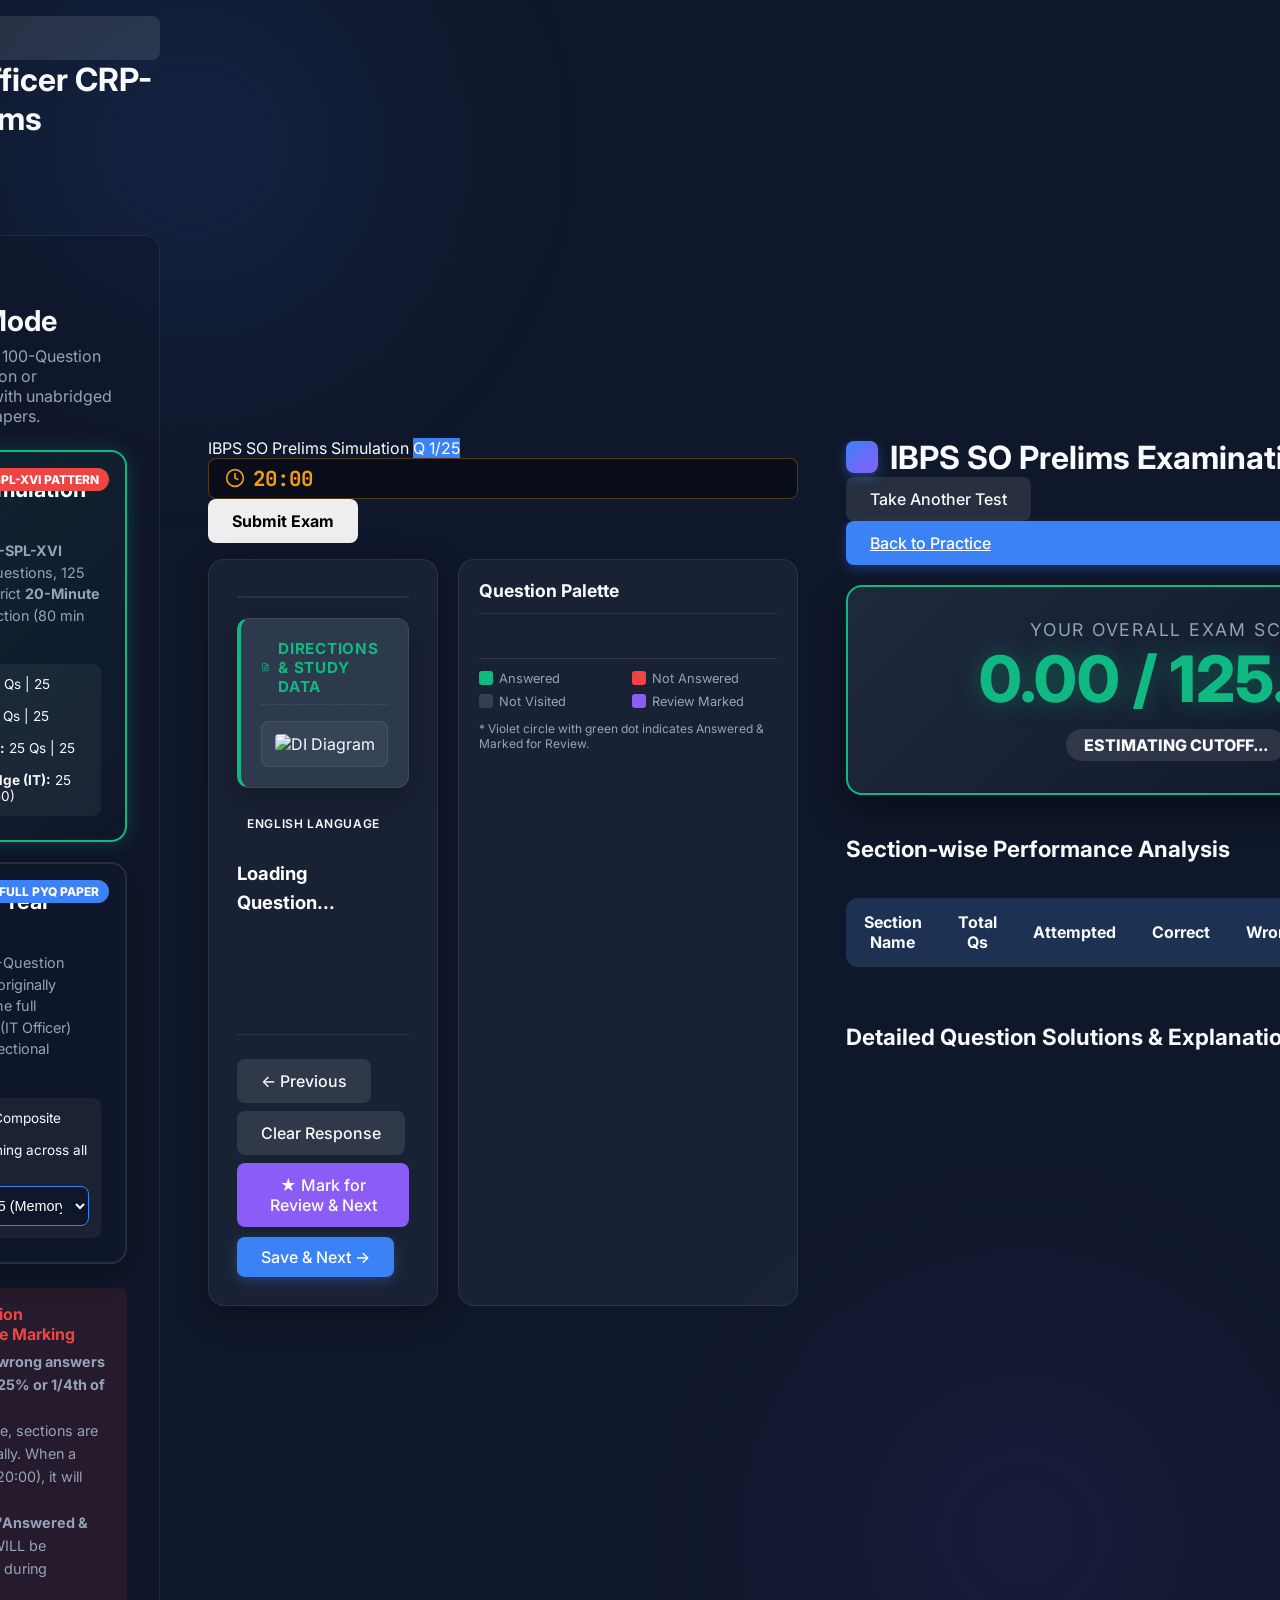
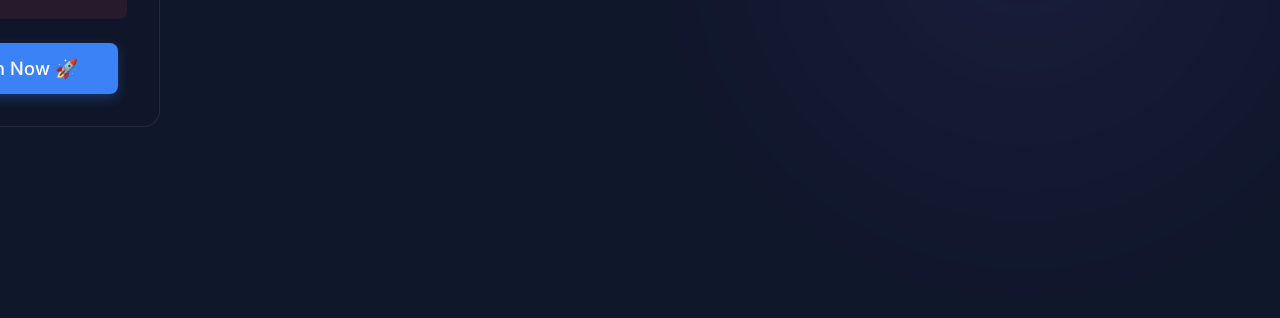
==== ibps-exam.html @ d57e4c33 "Add IBPS SO IT Officer CRP-SPL-XVI Prelims practice portal and exam simulator" ====
<!DOCTYPE html>
<html lang="en">
<head>
    <meta charset="UTF-8">
    <meta name="viewport" content="width=device-width, initial-scale=1.0">
    <title>IBPS SO IT Officer CRP-SPL-XVI Prelims Exam Simulator</title>
    <meta name="description" content="Realistic online test simulation for IBPS Specialist Officer (IT Officer) Prelims with sectional timing, DI diagrams, 5 options, and negative marking.">
    <link rel="preconnect" href="https://fonts.googleapis.com">
    <link rel="preconnect" href="https://fonts.gstatic.com" crossorigin>
    <link href="https://fonts.googleapis.com/css2?family=Inter:wght@300;400;500;600;700;800&family=JetBrains+Mono:wght@400;600&display=swap" rel="stylesheet">
    <link rel="stylesheet" href="style.css">
    <link rel="stylesheet" href="exam.css">
    <style>
        /* Special overrides for realistic IBPS SO simulator */
        .ibps-container {
            max-width: 1400px;
            margin: 0 auto;
            padding: 16px 24px;
            min-height: 100vh;
            display: flex;
            flex-direction: column;
        }
        .mode-selector-grid {
            display: grid;
            grid-template-columns: repeat(auto-fit, minmax(320px, 1fr));
            gap: 20px;
            margin: 24px 0;
        }
        .mode-card {
            background: rgba(15, 23, 42, 0.7);
            border: 2px solid rgba(255, 255, 255, 0.1);
            border-radius: var(--border-radius-lg);
            padding: 24px;
            cursor: pointer;
            transition: all 0.3s cubic-bezier(0.16, 1, 0.3, 1);
            position: relative;
            overflow: hidden;
            box-shadow: 0 10px 25px rgba(0,0,0,0.3);
        }
        .mode-card:hover {
            transform: translateY(-5px);
            border-color: var(--accent-primary, #3b82f6);
            box-shadow: 0 15px 30px rgba(59, 130, 246, 0.2);
        }
        .mode-card.selected {
            border-color: #10b981;
            background: linear-gradient(135deg, rgba(16, 185, 129, 0.1), rgba(15, 23, 42, 0.8));
            box-shadow: 0 0 20px rgba(16, 185, 129, 0.25);
        }
        .mode-badge {
            position: absolute;
            top: 16px;
            right: 16px;
            padding: 4px 10px;
            border-radius: 20px;
            font-size: 0.75rem;
            font-weight: 800;
            text-transform: uppercase;
        }
        .badge-real { background: #ef4444; color: #fff; animation: pulse 2s infinite; }
        .badge-pyq { background: #3b82f6; color: #fff; }
        .mode-title { font-size: 1.35rem; font-weight: 700; margin-bottom: 12px; color: #fff; }
        .mode-desc { font-size: 0.9rem; color: var(--text-secondary); line-height: 1.5; margin-bottom: 16px; }
        .pattern-summary { font-size: 0.85rem; background: rgba(255, 255, 255, 0.05); padding: 12px; border-radius: 8px; }
        .pyq-select-dropdown {
            width: 100%;
            margin-top: 12px;
            padding: 10px;
            background: #0f172a;
            color: #fff;
            border: 1px solid var(--accent-primary);
            border-radius: 8px;
            font-size: 0.9rem;
        }
        
        /* IBPS Test Interface Grid */
        .ibps-test-main {
            display: grid;
            grid-template-columns: 1fr 340px;
            gap: 20px;
            flex: 1;
            margin-top: 16px;
        }
        @media (max-width: 1024px) {
            .ibps-test-main { grid-template-columns: 1fr; }
        }
        .ibps-question-pane {
            background: var(--bg-surface);
            border: 1px solid var(--glass-border);
            border-radius: var(--border-radius-lg);
            padding: 28px;
            display: flex;
            flex-direction: column;
            box-shadow: var(--glass-shadow);
        }
        .ibps-palette-pane {
            background: var(--bg-surface);
            border: 1px solid var(--glass-border);
            border-radius: var(--border-radius-lg);
            padding: 20px;
            display: flex;
            flex-direction: column;
            max-height: calc(100vh - 140px);
            overflow-y: auto;
        }
        .section-tabs-bar {
            display: flex;
            gap: 8px;
            overflow-x: auto;
            padding-bottom: 8px;
            border-bottom: 2px solid var(--glass-border);
            margin-bottom: 20px;
        }
        .section-tab-btn {
            padding: 10px 18px;
            border-radius: 8px;
            border: 1px solid var(--glass-border);
            background: var(--btn-bg);
            color: var(--text-secondary);
            font-weight: 600;
            font-size: 0.9rem;
            cursor: pointer;
            transition: all 0.2s;
            white-space: nowrap;
        }
        .section-tab-btn.active {
            background: #3b82f6;
            color: #fff;
            border-color: #60a5fa;
            box-shadow: 0 4px 12px rgba(59, 130, 246, 0.4);
        }
        .section-tab-btn.disabled {
            opacity: 0.5;
            cursor: not-allowed;
            background: rgba(15, 23, 42, 0.3);
        }
        
        /* Question Palette specific banking theme */
        .palette-grid {
            display: grid;
            grid-template-columns: repeat(5, 1fr);
            gap: 10px;
            margin: 16px 0;
            max-height: 380px;
            overflow-y: auto;
            padding-right: 4px;
        }
        .pal-btn {
            height: 44px;
            border-radius: 6px;
            font-weight: 700;
            font-size: 0.9rem;
            border: 1px solid rgba(255, 255, 255, 0.15);
            cursor: pointer;
            display: flex;
            align-items: center;
            justify-content: center;
            position: relative;
            background: #334155;
            color: #fff;
            transition: transform 0.15s;
        }
        .pal-btn:hover { transform: scale(1.08); }
        .pal-btn.current { border: 2px solid #38bdf8; box-shadow: 0 0 8px #38bdf8; }
        .pal-btn.answered { background: #10b981; color: #fff; border-color: #059669; }
        .pal-btn.unanswered { background: #ef4444; color: #fff; border-color: #dc2626; }
        .pal-btn.review { background: #8b5cf6; color: #fff; border-color: #7c3aed; }
        .pal-btn.review-answered { background: #8b5cf6; color: #fff; border-color: #7c3aed; }
        .pal-btn.review-answered::after {
            content: '';
            position: absolute;
            bottom: 3px;
            right: 3px;
            width: 8px;
            height: 8px;
            background: #10b981;
            border-radius: 50%;
            border: 1px solid #fff;
        }
        
        .legend-grid {
            display: grid;
            grid-template-columns: 1fr 1fr;
            gap: 8px;
            font-size: 0.8rem;
            color: var(--text-secondary);
            margin-top: 12px;
            border-top: 1px solid rgba(255, 255, 255, 0.1);
            padding-top: 12px;
        }
        .legend-item { display: flex; align-items: center; gap: 6px; }
        .legend-box { width: 14px; height: 14px; border-radius: 3px; display: inline-block; }
        
        .ibps-footer-nav {
            margin-top: auto;
            padding-top: 24px;
            border-top: 1px solid var(--glass-border);
            display: flex;
            justify-content: space-between;
            gap: 10px;
            flex-wrap: wrap;
        }
        .btn-review { background: #8b5cf6; color: #fff; border: none; }
        .btn-review:hover { background: #7c3aed; }
        
        /* Scorecard formatting */
        .scorecard-banner {
            background: linear-gradient(135deg, #1e293b, #0f172a);
            border: 2px solid #10b981;
            border-radius: 16px;
            padding: 32px;
            text-align: center;
            margin: 20px 0;
            box-shadow: 0 15px 35px rgba(0,0,0,0.4);
        }
        .total-score-big {
            font-size: 4rem;
            font-weight: 800;
            color: #10b981;
            text-shadow: 0 0 25px rgba(16, 185, 129, 0.4);
        }
        .section-score-table {
            width: 100%;
            border-collapse: collapse;
            margin: 24px 0;
            background: var(--bg-surface);
            border-radius: 12px;
            overflow: hidden;
        }
        .section-score-table th, .section-score-table td {
            padding: 14px 18px;
            text-align: center;
            border-bottom: 1px solid var(--glass-border);
        }
        .section-score-table th { background: rgba(59, 130, 246, 0.15); font-weight: 700; color: #f8fafc; }
        .section-score-table tr:hover { background: rgba(255, 255, 255, 0.03); }
    </style>
</head>
<body>
    <div class="blob blob-1"></div>
    <div class="blob blob-2"></div>

    <!-- ============ INTRO / MOCK SELECTION SCREEN ============ -->
    <div id="intro-screen" class="ibps-container">
        <header class="coding-header">
            <div class="coding-header-left">
                <a href="index.html" class="btn btn-secondary btn-back">
                    <svg xmlns="http://www.w3.org/2000/svg" width="18" height="18" viewBox="0 0 24 24" fill="none" stroke="currentColor" stroke-width="2"><path d="M15 18l-6-6 6-6"/></svg>
                    Back to Practice
                </a>
                <div class="logo-container">
                    <div class="logo-icon"></div>
                    <h1>IBPS SO IT Officer CRP-SPL-XVI Prelims Simulator</h1>
                </div>
            </div>
            <div class="coding-header-right">
                <a href="exam.html" class="btn-coding-link">Switch to TCS IPA Mock</a>
            </div>
        </header>

        <div class="intro-card" style="margin-top: 24px; background: rgba(15, 23, 42, 0.6); padding: 32px; border-radius: 16px; border: 1px solid var(--glass-border);">
            <h2 style="font-size: 1.8rem; margin-bottom: 8px;">Choose Mock Examination Mode</h2>
            <p style="color: var(--text-secondary); font-size: 1rem; margin-bottom: 24px;">Select either the authentic 100-Question Prelims Sectional Simulation or comprehensive practice with unabridged Previous Year Question Papers.</p>
            
            <div class="mode-selector-grid">
                <div class="mode-card selected" id="card-mode-sim" data-mode="simulation">
                    <span class="mode-badge badge-real">CRP-SPL-XVI Pattern</span>
                    <div class="mode-title">⚡ Real Exam Simulation (Prelims)</div>
                    <div class="mode-desc">
                        Matches the official <strong>CRP-SPL-XVI</strong> pattern: 100 Objective Questions, 125 Maximum Marks, with strict <strong>20-Minute Sectional Timing</strong> per section (80 min total).
                    </div>
                    <div class="pattern-summary">
                        <div>• <strong>English Language:</strong> 25 Qs | 25 Marks (+1 / -0.25)</div>
                        <div>• <strong>Reasoning Ability:</strong> 25 Qs | 25 Marks (+1 / -0.25)</div>
                        <div>• <strong>Quantitative Aptitude:</strong> 25 Qs | 25 Marks (+1 / -0.25)</div>
                        <div>• <strong>Professional Knowledge (IT):</strong> 25 Qs | 50 Marks (+2 / -0.50)</div>
                    </div>
                </div>

                <div class="mode-card" id="card-mode-pyq" data-mode="pyq">
                    <span class="mode-badge badge-pyq">Full PYQ Paper</span>
                    <div class="mode-title">📚 Full Previous Year Paper Practice</div>
                    <div class="mode-desc">
                        Practice unabridged 150-Question exam papers exactly as originally administered, or tackle the full Professional Knowledge (IT Officer) question bank without sectional cutoffs.
                    </div>
                    <div class="pattern-summary">
                        <div>• <strong>Timing:</strong> 120 Minutes Composite Timer</div>
                        <div>• <strong>Sections:</strong> Open switching across all questions</div>
                        <select id="pyq-year-select" class="pyq-select-dropdown" onclick="event.stopPropagation()">
                            <option value="2025">IBPS SO Prelims 2025 (Memory Based - 30 Aug Shift 1) - 150Q</option>
                            <option value="2024">IBPS SO Prelims 2024 (Memory Based - 09 Nov Shift 1) - 150Q</option>
                            <option value="2023">IBPS SO Prelims 2023 Previous Year Paper - 148Q</option>
                            <option value="2021">IBPS SO Prelims 2021 Previous Year Paper - 150Q</option>
                            <option value="pkIT">Full Professional Knowledge (IT Officer) Bank - 356Q</option>
                        </select>
                    </div>
                </div>
            </div>

            <div style="background: rgba(239, 68, 68, 0.1); border-left: 4px solid #ef4444; padding: 16px; border-radius: 8px; margin-bottom: 24px;">
                <h3 style="color: #ef4444; font-size: 1rem; margin-bottom: 6px;">⚠️ Important Examination Instructions & Negative Marking</h3>
                <ul style="color: var(--text-secondary); font-size: 0.9rem; padding-left: 20px; line-height: 1.6;">
                    <li>There is a <strong>penalty for wrong answers (Negative Marking of 25% or 1/4th of mark assigned)</strong>.</li>
                    <li>In Real Simulation mode, sections are administered sequentially. When a section timer expires (20:00), it will auto-submit and lock.</li>
                    <li>Questions marked as <strong>"Answered & Marked for Review"</strong> WILL be considered for grading during evaluation.</li>
                </ul>
            </div>

            <div style="text-align: center;">
                <button id="btn-start-mock" class="btn btn-primary btn-start" style="font-size: 1.15rem; padding: 14px 40px;">Begin Examination Now 🚀</button>
            </div>
        </div>
    </div>

    <!-- ============ LIVE TEST INTERFACE SCREEN ============ -->
    <div id="test-screen" class="ibps-container hidden">
        <header class="exam-topbar">
            <div class="exam-topbar-left">
                <span class="section-label" id="live-exam-title">IBPS SO Prelims Simulation</span>
                <span id="q-counter-tag" class="marks-chip" style="background: #3b82f6; color: #fff;">Q 1/25</span>
            </div>
            <div class="exam-topbar-right">
                <div style="display: flex; align-items: center; gap: 8px; font-family: 'JetBrains Mono', monospace; font-size: 1.3rem; font-weight: 700; color: #f59e0b; background: rgba(0,0,0,0.4); padding: 6px 16px; border-radius: 8px; border: 1px solid rgba(245, 158, 11, 0.3);">
                    <svg xmlns="http://www.w3.org/2000/svg" width="20" height="20" viewBox="0 0 24 24" fill="none" stroke="currentColor" stroke-width="2"><circle cx="12" cy="12" r="10"></circle><polyline points="12 6 12 12 16 14"></polyline></svg>
                    <span id="timer-display">20:00</span>
                </div>
                <button id="btn-final-submit" class="btn btn-danger" style="font-weight: 700;">Submit Exam</button>
            </div>
        </header>

        <main class="ibps-test-main">
            <section class="ibps-question-pane">
                <div class="section-tabs-bar" id="section-tabs-container">
                    <!-- Tabs injected dynamically -->
                </div>

                <!-- Passage / DI Diagram Pane -->
                <div id="test-passage-card" class="passage-card hidden">
                    <div class="passage-header">
                        <svg xmlns="http://www.w3.org/2000/svg" width="18" height="18" viewBox="0 0 24 24" fill="none" stroke="currentColor" stroke-width="2"><path d="M14 2H6a2 2 0 0 0-2 2v16a2 2 0 0 0 2 2h12a2 2 0 0 0 2-2V8z"></path><polyline points="14 2 14 8 20 8"></polyline><line x1="16" y1="13" x2="8" y2="13"></line><line x1="16" y1="17" x2="8" y2="17"></line><polyline points="10 9 9 9 8 9"></polyline></svg>
                        <span>Directions & Study Data</span>
                    </div>
                    <div id="test-passage-text" class="passage-text"></div>
                    <div id="test-passage-image-box" class="passage-image-container hidden">
                        <img id="test-passage-img" src="" alt="DI Diagram" class="di-diagram-image">
                    </div>
                </div>

                <div style="flex: 1;">
                    <div id="test-question-category" class="question-category">English Language</div>
                    <h2 id="test-question-text" style="font-size: 1.15rem; line-height: 1.6; margin: 12px 0 24px; color: #fff;">Loading Question...</h2>
                    
                    <div id="test-options-container" class="options-container">
                        <!-- Options injected here -->
                    </div>
                </div>

                <footer class="ibps-footer-nav">
                    <div style="display: flex; gap: 8px; flex-wrap: wrap;">
                        <button id="btn-test-prev" class="btn btn-secondary">← Previous</button>
                        <button id="btn-test-clear" class="btn btn-secondary">Clear Response</button>
                        <button id="btn-test-review" class="btn btn-review">★ Mark for Review & Next</button>
                    </div>
                    <button id="btn-test-save" class="btn btn-primary" style="padding: 10px 24px;">Save & Next →</button>
                </footer>
            </section>

            <aside class="ibps-palette-pane">
                <h3 style="font-size: 1.1rem; font-weight: 700; border-bottom: 1px solid var(--glass-border); padding-bottom: 12px;">Question Palette</h3>
                
                <div class="palette-grid" id="question-palette">
                    <!-- Palette numbers injected here -->
                </div>

                <div class="legend-grid">
                    <div class="legend-item"><span class="legend-box" style="background: #10b981;"></span> Answered</div>
                    <div class="legend-item"><span class="legend-box" style="background: #ef4444;"></span> Not Answered</div>
                    <div class="legend-item"><span class="legend-box" style="background: #334155;"></span> Not Visited</div>
                    <div class="legend-item"><span class="legend-box" style="background: #8b5cf6;"></span> Review Marked</div>
                </div>
                <div style="margin-top: 12px; font-size: 0.75rem; color: var(--text-secondary);">
                    * Violet circle with green dot indicates Answered & Marked for Review.
                </div>
            </aside>
        </main>
    </div>

    <!-- ============ REPORT & SCORECARD SCREEN ============ -->
    <div id="report-screen" class="ibps-container hidden">
        <header class="coding-header">
            <div class="coding-header-left">
                <div class="logo-container">
                    <div class="logo-icon"></div>
                    <h1>IBPS SO Prelims Examination Report</h1>
                </div>
            </div>
            <div class="coding-header-right">
                <button id="btn-new-mock" class="btn btn-secondary btn-back">Take Another Test</button>
                <a href="index.html" class="btn btn-primary btn-back">Back to Practice</a>
            </div>
        </header>

        <div class="scorecard-banner">
            <div style="font-size: 1.1rem; text-transform: uppercase; letter-spacing: 0.1em; color: var(--text-secondary);">Your Overall Exam Score</div>
            <div class="total-score-big" id="report-total-score">0.00 / 125.00</div>
            <div id="report-status-badge" style="display: inline-block; padding: 6px 18px; border-radius: 20px; font-weight: 800; margin-top: 12px; background: rgba(255,255,255,0.1);">ESTIMATING CUTOFF...</div>
        </div>

        <h3 style="font-size: 1.4rem; margin: 20px 0 12px;">Section-wise Performance Analysis</h3>
        <table class="section-score-table">
            <thead>
                <tr>
                    <th>Section Name</th>
                    <th>Total Qs</th>
                    <th>Attempted</th>
                    <th>Correct</th>
                    <th>Wrong</th>
                    <th>Net Score</th>
                    <th>Accuracy</th>
                </tr>
            </thead>
            <tbody id="report-tbody">
                <!-- Rows injected here -->
            </tbody>
        </table>

        <h3 style="font-size: 1.4rem; margin: 32px 0 16px;">Detailed Question Solutions & Explanations</h3>
        <div id="report-solutions-container" style="display: flex; flex-direction: column; gap: 20px; margin-bottom: 60px;">
            <!-- Solutions injected here -->
        </div>
    </div>

    <script src="ibps-questions.js"></script>
    <script src="ibps-exam.js"></script>
</body>
</html>
---- style.css ----
:root {
    /* Color Palette - Vibrant Dark Theme */
    --bg-base: #0f172a;
    --bg-surface: rgba(30, 41, 59, 0.7);
    --bg-surface-hover: rgba(51, 65, 85, 0.8);
    --text-primary: #f8fafc;
    --text-secondary: #94a3b8;
    
    --accent-primary: #3b82f6;
    --accent-primary-hover: #2563eb;
    
    --success-base: #10b981;
    --success-bg: rgba(16, 185, 129, 0.15);
    --success-border: rgba(16, 185, 129, 0.4);
    
    --danger-base: #ef4444;
    --danger-bg: rgba(239, 68, 68, 0.15);
    --danger-border: rgba(239, 68, 68, 0.4);
    
    --glass-border: rgba(255, 255, 255, 0.08);
    --glass-shadow: 0 8px 32px 0 rgba(0, 0, 0, 0.3);
    
    --border-radius-lg: 16px;
    --border-radius-md: 12px;
    --border-radius-sm: 8px;
    
    --transition-fast: 0.2s ease;
    --transition-normal: 0.3s ease;
    --transition-bounce: 0.4s cubic-bezier(0.175, 0.885, 0.32, 1.275);

    /* Dynamic Theme variables default to Classic Blue */
    --blob-1-bg: radial-gradient(circle, rgba(59,130,246,0.3) 0%, rgba(15,23,42,0) 70%);
    --blob-2-bg: radial-gradient(circle, rgba(139,92,246,0.2) 0%, rgba(15,23,42,0) 70%);
    --btn-bg: rgba(255, 255, 255, 0.03);
    --btn-bg-hover: rgba(255, 255, 255, 0.08);
    --letter-bg: rgba(255, 255, 255, 0.1);
    --feedback-bg: rgba(15, 23, 42, 0.5);
    --footer-bg: rgba(15, 23, 42, 0.3);
    --btn-secondary-bg: rgba(255, 255, 255, 0.1);
    --btn-secondary-bg-hover: rgba(255, 255, 255, 0.15);
    --input-bg: rgba(255, 255, 255, 0.04);
    --code-block-bg: rgba(15, 23, 42, 0.65);
}

* {
    margin: 0;
    padding: 0;
    box-sizing: border-box;
}

body {
    font-family: 'Inter', sans-serif;
    background-color: var(--bg-base);
    color: var(--text-primary);
    min-height: 100vh;
    display: flex;
    justify-content: center;
    align-items: center;
    position: relative;
    overflow-x: hidden;
}

/* Dynamic Background Blobs */
.blob {
    position: absolute;
    filter: blur(80px);
    z-index: -1;
    opacity: 0.5;
    animation: float 10s infinite ease-in-out alternate;
}

.blob-1 {
    top: -10%;
    left: -10%;
    width: 50vw;
    height: 50vw;
    background: var(--blob-1-bg);
}

.blob-2 {
    bottom: -10%;
    right: -10%;
    width: 60vw;
    height: 60vw;
    background: var(--blob-2-bg);
    animation-delay: -5s;
}

@keyframes float {
    0% { transform: translate(0, 0) scale(1); }
    100% { transform: translate(30px, -50px) scale(1.1); }
}

/* Main Container */
.app-container {
    width: 100%;
    max-width: 800px;
    margin: 20px;
    background: var(--bg-surface);
    backdrop-filter: blur(16px);
    -webkit-backdrop-filter: blur(16px);
    border: 1px solid var(--glass-border);
    border-radius: var(--border-radius-lg);
    box-shadow: var(--glass-shadow);
    display: flex;
    flex-direction: column;
    overflow: hidden;
    animation: fadeInUp 0.6s ease-out;
}

@keyframes fadeInUp {
    from { opacity: 0; transform: translateY(20px); }
    to { opacity: 1; transform: translateY(0); }
}

/* Header */
.app-header {
    padding: 24px 32px;
    border-bottom: 1px solid var(--glass-border);
    display: flex;
    justify-content: space-between;
    align-items: center;
    flex-wrap: wrap;
    gap: 16px;
}

.logo-container {
    display: flex;
    align-items: center;
    gap: 12px;
}

.logo-icon {
    width: 32px;
    height: 32px;
    background: linear-gradient(135deg, #3b82f6, #8b5cf6);
    border-radius: 8px;
    box-shadow: 0 4px 12px rgba(59, 130, 246, 0.4);
}

.app-header h1 {
    font-size: 1.25rem;
    font-weight: 600;
    letter-spacing: -0.02em;
    background: linear-gradient(to right, #f8fafc, #94a3b8);
    -webkit-background-clip: text;
    -webkit-text-fill-color: transparent;
}

.progress-container {
    display: flex;
    flex-direction: column;
    gap: 8px;
    min-width: 260px;
}

.progress-header {
    display: flex;
    justify-content: space-between;
    align-items: center;
    gap: 12px;
}

#question-progress {
    font-size: 0.875rem;
    color: var(--text-secondary);
    font-weight: 500;
}

.jump-container {
    display: flex;
    align-items: center;
    background: var(--input-bg);
    border: 1px solid var(--glass-border);
    border-radius: var(--border-radius-sm);
    padding: 3px 6px;
    gap: 6px;
    transition: all var(--transition-fast);
}

.jump-container:focus-within {
    background: rgba(255, 255, 255, 0.08);
    border-color: var(--accent-primary);
    box-shadow: 0 0 0 2px rgba(59, 130, 246, 0.25);
}

.jump-container.shake {
    animation: shake-input 0.4s ease;
    border-color: var(--danger-base);
    box-shadow: 0 0 0 2px rgba(239, 68, 68, 0.25);
}

.jump-input {
    background: transparent;
    border: none;
    color: var(--text-primary);
    font-family: inherit;
    font-size: 0.85rem;
    width: 54px;
    outline: none;
    text-align: center;
    font-weight: 500;
}

/* Hide webkit/mozilla spinner arrows for number input */
.jump-input::-webkit-outer-spin-button,
.jump-input::-webkit-inner-spin-button {
    -webkit-appearance: none;
    margin: 0;
}

.jump-input[type=number] {
    -moz-appearance: textfield;
}

.btn-jump {
    background: var(--accent-primary);
    color: white;
    border: none;
    border-radius: 6px;
    padding: 4px 10px;
    font-size: 0.8rem;
    font-weight: 600;
    cursor: pointer;
    transition: all var(--transition-fast);
}

.btn-jump:hover {
    background: var(--accent-primary-hover);
    transform: translateY(-1px);
}

.btn-jump:active {
    transform: translateY(0);
}

@keyframes shake-input {
    0%, 100% { transform: translateX(0); }
    20%, 60% { transform: translateX(-4px); }
    40%, 80% { transform: translateX(4px); }
}

.progress-bar-bg {
    height: 6px;
    background: rgba(255, 255, 255, 0.1);
    border-radius: 4px;
    overflow: hidden;
}

.progress-bar-fill {
    height: 100%;
    background: linear-gradient(90deg, #3b82f6, #60a5fa);
    border-radius: 4px;
    width: 0%;
    transition: width 0.5s ease-out;
}

/* Quiz Content */
.quiz-container {
    padding: 32px;
    flex: 1;
    display: flex;
    flex-direction: column;
}

.question-header {
    margin-bottom: 32px;
}

#question-text {
    font-size: 1.5rem;
    line-height: 1.4;
    font-weight: 500;
}

.options-container {
    display: flex;
    flex-direction: column;
    gap: 12px;
    margin-bottom: 32px;
}

.option-btn {
    display: flex;
    align-items: center;
    gap: 16px;
    width: 100%;
    padding: 16px 20px;
    background: var(--btn-bg);
    border: 1px solid var(--glass-border);
    border-radius: var(--border-radius-md);
    color: var(--text-primary);
    font-size: 1.05rem;
    font-family: inherit;
    text-align: left;
    cursor: pointer;
    transition: all var(--transition-normal);
}

.option-btn:hover:not(:disabled) {
    background: var(--btn-bg-hover);
    transform: translateY(-2px);
    box-shadow: 0 4px 12px rgba(0, 0, 0, 0.2);
}

.option-btn:active:not(:disabled) {
    transform: translateY(0);
}

.option-letter {
    display: flex;
    justify-content: center;
    align-items: center;
    width: 32px;
    height: 32px;
    background: var(--letter-bg);
    border-radius: 8px;
    font-weight: 600;
    color: var(--text-secondary);
    transition: all var(--transition-normal);
}

.option-btn:hover:not(:disabled) .option-letter {
    background: var(--accent-primary);
    color: white;
}

/* Correct / Incorrect States */
.option-btn.correct {
    background: var(--success-bg);
    border-color: var(--success-border);
    box-shadow: 0 0 0 1px var(--success-border);
    animation: popIn var(--transition-bounce);
}

.option-btn.correct .option-letter {
    background: var(--success-base);
    color: white;
}

.option-btn.incorrect {
    background: var(--danger-bg);
    border-color: var(--danger-border);
    animation: shake 0.5s ease;
}

.option-btn.incorrect .option-letter {
    background: var(--danger-base);
    color: white;
}

.option-btn:disabled {
    cursor: default;
    opacity: 0.7;
}

.option-btn.correct:disabled, .option-btn.incorrect:disabled {
    opacity: 1; /* keep full opacity for feedback */
}

@keyframes popIn {
    0% { transform: scale(0.98); }
    50% { transform: scale(1.02); }
    100% { transform: scale(1); }
}

@keyframes shake {
    0%, 100% { transform: translateX(0); }
    20%, 60% { transform: translateX(-5px); }
    40%, 80% { transform: translateX(5px); }
}

/* Feedback Section */
.feedback-container {
    background: var(--feedback-bg);
    border: 1px solid var(--glass-border);
    border-radius: var(--border-radius-md);
    padding: 20px;
    animation: fadeIn 0.4s ease-out;
}

.feedback-container.hidden {
    display: none;
}

.feedback-status {
    font-size: 1.1rem;
    font-weight: 600;
    margin-bottom: 12px;
    display: flex;
    align-items: center;
    gap: 8px;
}

.status-correct { color: var(--success-base); }
.status-incorrect { color: var(--danger-base); }

.hint-box {
    margin-top: 16px;
    padding-top: 16px;
    border-top: 1px dashed var(--glass-border);
}

.hint-box h3 {
    font-size: 0.9rem;
    color: var(--text-secondary);
    margin-bottom: 8px;
    text-transform: uppercase;
    letter-spacing: 0.05em;
    display: flex;
    align-items: center;
    gap: 6px;
}

.hint-box p {
    font-size: 0.95rem;
    line-height: 1.5;
    color: var(--text-primary);
}

/* Footer */
.app-footer {
    padding: 24px 32px;
    border-top: 1px solid var(--glass-border);
    display: flex;
    justify-content: space-between;
    background: var(--footer-bg);
}

.btn {
    display: flex;
    align-items: center;
    gap: 8px;
    padding: 12px 24px;
    border: none;
    border-radius: var(--border-radius-sm);
    font-size: 1rem;
    font-weight: 500;
    font-family: inherit;
    cursor: pointer;
    transition: all var(--transition-normal);
}

.btn-primary {
    background: var(--accent-primary);
    color: white;
    box-shadow: 0 4px 12px rgba(59, 130, 246, 0.3);
}

.btn-primary:hover:not(:disabled) {
    background: var(--accent-primary-hover);
    transform: translateY(-2px);
    box-shadow: 0 6px 16px rgba(59, 130, 246, 0.4);
}

.btn-secondary {
    background: var(--btn-secondary-bg);
    color: var(--text-primary);
}

.btn-secondary:hover:not(:disabled) {
    background: var(--btn-secondary-bg-hover);
}

.btn:disabled {
    opacity: 0.5;
    cursor: not-allowed;
}

@keyframes fadeIn {
    from { opacity: 0; transform: translateY(10px); }
    to { opacity: 1; transform: translateY(0); }
}

/* Responsive */
@media (max-width: 600px) {
    .app-container { margin: 0; border-radius: 0; min-height: 100vh; border: none; }
    .app-header, .quiz-container, .app-footer { padding: 20px; }
    #question-text { font-size: 1.25rem; }
}

/* Code Block and Inline Code Styling */
.code-block {
    background: var(--code-block-bg);
    border: 1px solid var(--glass-border);
    border-radius: var(--border-radius-md);
    padding: 16px 20px;
    margin: 18px 0;
    overflow-x: auto;
    font-family: 'Consolas', 'Fira Code', 'Courier New', Courier, monospace;
    font-size: 0.95rem;
    line-height: 1.6;
    color: #e2e8f0;
    box-shadow: inset 0 2px 4px rgba(0, 0, 0, 0.2);
}

.code-block code {
    background: transparent;
    padding: 0;
    border-radius: 0;
    font-size: inherit;
    color: inherit;
    border: none;
    box-shadow: none;
}

code {
    font-family: 'Consolas', 'Fira Code', 'Courier New', Courier, monospace;
    background: rgba(30, 41, 59, 0.8);
    padding: 3px 6px;
    border-radius: var(--border-radius-sm);
    font-size: 0.9em;
    color: #f472b6; /* Premium pink/rose tint for inline code */
    border: 1px solid rgba(255, 255, 255, 0.08);
}

.question-desc {
    margin-bottom: 12px;
    line-height: 1.5;
}

.question-desc code {
    /* Slightly lighter color for inline code inside descriptions */
    color: #fb7185;
}

.hint-box p code {
    /* Slightly lighter color for inline code inside explanation hints */
    color: #fb7185;
}

/* Category Filter and Badge Custom Styles */
.header-left {
    display: flex;
    align-items: center;
    gap: 20px;
    flex-wrap: wrap;
}

.category-select {
    background: var(--input-bg);
    border: 1px solid var(--glass-border);
    border-radius: var(--border-radius-sm);
    color: var(--text-primary);
    font-family: inherit;
    font-size: 0.85rem;
    font-weight: 500;
    padding: 6px 12px;
    outline: none;
    cursor: pointer;
    transition: all var(--transition-fast);
}

.category-select:focus {
    background: rgba(255, 255, 255, 0.08);
    border-color: var(--accent-primary);
    box-shadow: 0 0 0 2px rgba(59, 130, 246, 0.25);
}

.category-select option {
    background-color: var(--bg-base);
    color: var(--text-primary);
}

.question-category {
    display: inline-block;
    padding: 4px 10px;
    font-size: 0.75rem;
    font-weight: 600;
    border-radius: 20px;
    text-transform: uppercase;
    letter-spacing: 0.05em;
    margin-bottom: 12px;
    transition: all var(--transition-fast);
}

/* Category Color Themes */
.cat-kyt {
    background: rgba(16, 185, 129, 0.12);
    color: #34d399;
    border: 1px solid rgba(16, 185, 129, 0.25);
}

.cat-bizskill {
    background: rgba(59, 130, 246, 0.12);
    color: #60a5fa;
    border: 1px solid rgba(59, 130, 246, 0.25);
}

.cat-ui {
    background: rgba(6, 182, 212, 0.12);
    color: #22d3ee;
    border: 1px solid rgba(6, 182, 212, 0.25);
}

.cat-unix {
    background: rgba(245, 158, 11, 0.12);
    color: #fbbf24;
    border: 1px solid rgba(245, 158, 11, 0.25);
}

.cat-java {
    background: rgba(239, 68, 68, 0.12);
    color: #f87171;
    border: 1px solid rgba(239, 68, 68, 0.25);
}

.cat-python {
    background: rgba(236, 72, 153, 0.12);
    color: #f472b6;
    border: 1px solid rgba(236, 72, 153, 0.25);
}

.cat-java-python {
    background: rgba(139, 92, 246, 0.12);
    color: #a78bfa;
    border: 1px solid rgba(139, 92, 246, 0.25);
}

.cat-sql-plsql {
    background: rgba(168, 85, 247, 0.12);
    color: #c084fc;
    border: 1px solid rgba(168, 85, 247, 0.25);
}

.cat-algorithms {
    background: rgba(244, 63, 94, 0.12);
    color: #fb7185;
    border: 1px solid rgba(244, 63, 94, 0.25);
}

.cat-c-net {
    background: rgba(99, 102, 241, 0.12);
    color: #818cf8;
    border: 1px solid rgba(99, 102, 241, 0.25);
}

.cat-miscellaneous {
    background: rgba(148, 163, 184, 0.12);
    color: #cbd5e1;
    border: 1px solid rgba(148, 163, 184, 0.25);
}

/* ==========================================
   Settings Icon & Modal Styling
   ========================================== */

.btn-settings {
    background: var(--btn-bg);
    border: 1px solid var(--glass-border);
    color: var(--text-secondary);
    width: 36px;
    height: 36px;
    border-radius: 50%;
    display: flex;
    align-items: center;
    justify-content: center;
    cursor: pointer;
    transition: all var(--transition-normal);
}

.btn-settings:hover {
    color: var(--text-primary);
    background: var(--btn-bg-hover);
    transform: rotate(45deg);
}

.btn-settings svg {
    display: block;
}

/* Modal Layout */
.modal {
    position: fixed;
    top: 0;
    left: 0;
    width: 100vw;
    height: 100vh;
    z-index: 1000;
    display: flex;
    align-items: center;
    justify-content: center;
    opacity: 1;
    visibility: visible;
    transition: opacity var(--transition-normal), visibility var(--transition-normal);
}

.modal.hidden {
    opacity: 0;
    visibility: hidden;
    pointer-events: none;
}

.modal-overlay {
    position: absolute;
    top: 0;
    left: 0;
    width: 100%;
    height: 100%;
    background: rgba(0, 0, 0, 0.6);
    backdrop-filter: blur(8px);
    -webkit-backdrop-filter: blur(8px);
}

.modal-content {
    position: relative;
    background: var(--bg-surface);
    border: 1px solid var(--glass-border);
    border-radius: var(--border-radius-lg);
    box-shadow: var(--glass-shadow);
    width: 90%;
    max-width: 400px;
    backdrop-filter: blur(20px);
    -webkit-backdrop-filter: blur(20px);
    display: flex;
    flex-direction: column;
    overflow: hidden;
    transform: scale(1);
    transition: transform var(--transition-bounce);
    z-index: 1002;
}

.modal.hidden .modal-content {
    transform: scale(0.95);
}

.modal-header {
    padding: 20px 24px;
    border-bottom: 1px solid var(--glass-border);
    display: flex;
    justify-content: space-between;
    align-items: center;
}

.modal-header h2 {
    font-size: 1.2rem;
    font-weight: 600;
    color: var(--text-primary);
}

.btn-close {
    background: transparent;
    border: none;
    color: var(--text-secondary);
    cursor: pointer;
    display: flex;
    align-items: center;
    justify-content: center;
    padding: 6px;
    border-radius: 50%;
    transition: all var(--transition-fast);
}

.btn-close:hover {
    color: var(--text-primary);
    background: var(--btn-bg-hover);
}

.modal-body {
    padding: 24px;
}

.settings-group {
    display: flex;
    flex-direction: column;
    gap: 12px;
}

.settings-label {
    font-size: 0.85rem;
    text-transform: uppercase;
    letter-spacing: 0.05em;
    font-weight: 600;
    color: var(--text-secondary);
}

.theme-options-container {
    display: flex;
    flex-direction: column;
    gap: 10px;
}

.theme-option {
    display: flex;
    align-items: center;
    gap: 12px;
    width: 100%;
    padding: 12px 16px;
    background: var(--btn-bg);
    border: 1px solid var(--glass-border);
    border-radius: var(--border-radius-md);
    color: var(--text-primary);
    font-size: 0.95rem;
    font-family: inherit;
    font-weight: 500;
    text-align: left;
    cursor: pointer;
    transition: all var(--transition-normal);
}

.theme-option:hover {
    background: var(--btn-bg-hover);
    transform: translateX(4px);
}

.theme-option.active {
    border-color: var(--accent-primary);
    background: rgba(59, 130, 246, 0.08);
    box-shadow: 0 0 12px rgba(59, 130, 246, 0.15);
}

body.theme-light .theme-option.active {
    background: rgba(59, 130, 246, 0.06);
}

.theme-preview {
    width: 18px;
    height: 18px;
    border-radius: 50%;
    border: 1px solid rgba(255, 255, 255, 0.2);
    flex-shrink: 0;
}

body.theme-light .theme-preview {
    border-color: rgba(15, 23, 42, 0.2);
}

.classic-preview {
    background: linear-gradient(135deg, #0f172a 50%, #3b82f6 50%);
}

.light-preview {
    background: linear-gradient(135deg, #f1f5f9 50%, #3b82f6 50%);
}

.amoled-preview {
    background: linear-gradient(135deg, #000000 50%, #3b82f6 50%);
}

/* ==========================================
   Theme Class Overrides
   ========================================== */

/* Light Mode Overrides */
body.theme-light {
    --bg-base: #f1f5f9;
    --bg-surface: rgba(255, 255, 255, 0.7);
    --bg-surface-hover: rgba(255, 255, 255, 0.9);
    --text-primary: #0f172a;
    --text-secondary: #475569;
    
    --accent-primary: #3b82f6;
    --accent-primary-hover: #1d4ed8;
    
    --success-bg: rgba(16, 185, 129, 0.1);
    --danger-bg: rgba(239, 68, 68, 0.1);
    
    --glass-border: rgba(15, 23, 42, 0.08);
    --glass-shadow: 0 8px 32px 0 rgba(148, 163, 184, 0.15);
    
    --blob-1-bg: radial-gradient(circle, rgba(59,130,246,0.15) 0%, rgba(241,245,249,0) 70%);
    --blob-2-bg: radial-gradient(circle, rgba(139,92,246,0.1) 0%, rgba(241,245,249,0) 70%);
    
    --btn-bg: rgba(15, 23, 42, 0.02);
    --btn-bg-hover: rgba(15, 23, 42, 0.06);
    --letter-bg: rgba(15, 23, 42, 0.06);
    
    --feedback-bg: rgba(15, 23, 42, 0.03);
    --footer-bg: rgba(15, 23, 42, 0.02);
    
    --btn-secondary-bg: rgba(15, 23, 42, 0.05);
    --btn-secondary-bg-hover: rgba(15, 23, 42, 0.08);
    
    --input-bg: rgba(15, 23, 42, 0.04);
    --code-block-bg: #1e293b; /* maintain readable dark background for syntax highlight */
}

body.theme-light code {
    background: rgba(15, 23, 42, 0.06);
    color: #e11d48;
}

body.theme-light .app-header h1 {
    background: linear-gradient(to right, #0f172a, #475569);
    -webkit-background-clip: text;
    -webkit-text-fill-color: transparent;
}

/* AMOLED Dark Mode Overrides */
body.theme-amoled {
    --bg-base: #000000;
    --bg-surface: rgba(10, 10, 10, 0.75);
    --bg-surface-hover: rgba(20, 20, 20, 0.85);
    --text-primary: #ffffff;
    --text-secondary: #8e9cae;
    
    --accent-primary: #3b82f6;
    --accent-primary-hover: #2563eb;
    
    --glass-border: rgba(255, 255, 255, 0.05);
    --glass-shadow: 0 8px 32px 0 rgba(0, 0, 0, 0.8);
    
    --blob-1-bg: radial-gradient(circle, rgba(59,130,246,0.15) 0%, rgba(0,0,0,0) 70%);
    --blob-2-bg: radial-gradient(circle, rgba(139,92,246,0.1) 0%, rgba(0,0,0,0) 70%);
    
    --btn-bg: rgba(255, 255, 255, 0.02);
    --btn-bg-hover: rgba(255, 255, 255, 0.05);
    --letter-bg: rgba(255, 255, 255, 0.08);
    
    --feedback-bg: rgba(10, 10, 10, 0.6);
    --footer-bg: rgba(5, 5, 5, 0.5);
    
    --btn-secondary-bg: rgba(255, 255, 255, 0.06);
    --btn-secondary-bg-hover: rgba(255, 255, 255, 0.1);
    
    --input-bg: rgba(255, 255, 255, 0.03);
    --code-block-bg: rgba(5, 5, 5, 0.95);
}

/* ==========================================
   Quiz Behavior Settings
   ========================================== */

/* Settings Control Row */
.settings-control-row {
    display: flex;
    justify-content: space-between;
    align-items: center;
    padding: 12px 16px;
    background: var(--btn-bg);
    border: 1px solid var(--glass-border);
    border-radius: var(--border-radius-md);
    transition: all var(--transition-normal);
    margin-top: 10px;
}

.settings-control-row:hover {
    background: var(--btn-bg-hover);
}

.settings-control-label {
    display: flex;
    flex-direction: column;
    gap: 2px;
}

.settings-control-title {
    font-size: 0.95rem;
    font-weight: 500;
    color: var(--text-primary);
}

.settings-control-desc {
    font-size: 0.75rem;
    color: var(--text-secondary);
}

/* Switch styling (iOS style) */
.switch {
    position: relative;
    display: inline-block;
    width: 44px;
    height: 24px;
    flex-shrink: 0;
}

.switch input {
    opacity: 0;
    width: 0;
    height: 0;
}

.slider {
    position: absolute;
    cursor: pointer;
    top: 0;
    left: 0;
    right: 0;
    bottom: 0;
    background-color: rgba(255, 255, 255, 0.08);
    transition: all var(--transition-normal);
    border: 1px solid var(--glass-border);
}

body.theme-light .slider {
    background-color: rgba(15, 23, 42, 0.06);
}

.slider:before {
    position: absolute;
    content: "";
    height: 16px;
    width: 16px;
    left: 3px;
    bottom: 3px;
    background-color: var(--text-primary);
    transition: all var(--transition-normal);
}

input:checked + .slider {
    background-color: var(--accent-primary);
    border-color: var(--accent-primary);
}

input:checked + .slider:before {
    transform: translateX(20px);
}

.slider.round {
    border-radius: 24px;
}

.slider.round:before {
    border-radius: 50%;
}

/* Delay Input styling */
.delay-input-container {
    display: flex;
    align-items: center;
    background: var(--input-bg);
    border: 1px solid var(--glass-border);
    border-radius: var(--border-radius-sm);
    padding: 4px 8px;
    gap: 4px;
    transition: all var(--transition-fast);
}

.delay-input-container:focus-within {
    border-color: var(--accent-primary);
    box-shadow: 0 0 0 2px rgba(59, 130, 246, 0.2);
}

.delay-input {
    background: transparent;
    border: none;
    color: var(--text-primary);
    font-family: inherit;
    font-size: 0.9rem;
    width: 42px;
    outline: none;
    text-align: center;
    font-weight: 600;
}

.delay-input::-webkit-outer-spin-button,
.delay-input::-webkit-inner-spin-button {
    -webkit-appearance: none;
    margin: 0;
}

.delay-input[type=number] {
    -moz-appearance: textfield;
}

.delay-unit {
    font-size: 0.85rem;
    color: var(--text-secondary);
    font-weight: 500;
}

/* Dependent Control Styling */
.dependent-control {
    transition: opacity var(--transition-normal), pointer-events var(--transition-normal);
}

.dependent-control.disabled {
    opacity: 0.4;
    pointer-events: none;
}

/* Auto-Advance countdown text styling */
.auto-advance-countdown {
    font-size: 0.8rem;
    font-weight: normal;
    color: var(--text-secondary);
    margin-left: 8px;
    display: inline-block;
    animation: pulse 1.5s infinite;
}

@keyframes pulse {
    0%, 100% { opacity: 0.8; }
    50% { opacity: 0.4; }
}

/* Keyboard Shortcuts Settings styles */
.keybinding-btn {
    background: var(--btn-secondary-bg);
    color: var(--text-primary);
    border: 1px solid var(--glass-border);
    border-radius: var(--border-radius-sm);
    padding: 6px 12px;
    font-size: 0.9rem;
    font-family: inherit;
    font-weight: 600;
    cursor: pointer;
    min-width: 56px;
    text-align: center;
    transition: all var(--transition-fast);
    box-shadow: 0 2px 4px rgba(0, 0, 0, 0.1);
}

.keybinding-btn:hover {
    background: var(--btn-secondary-bg-hover);
    border-color: var(--accent-primary);
}

.keybinding-btn.recording {
    background: var(--accent-primary);
    color: white;
    border-color: var(--accent-primary);
    animation: key-pulse 1.2s infinite;
}

@keyframes key-pulse {
    0%, 100% { opacity: 1; transform: scale(1); }
    50% { opacity: 0.6; transform: scale(0.95); }
}

/* Option Keyboard Shortcut Badge styles */
.option-key-badge {
    margin-left: auto;
    background: rgba(255, 255, 255, 0.06);
    color: var(--text-secondary);
    border: 1px solid var(--glass-border);
    border-radius: var(--border-radius-sm);
    padding: 2px 8px;
    font-size: 0.8rem;
    font-weight: 600;
    text-transform: uppercase;
    transition: all var(--transition-normal);
}

.option-btn:hover:not(:disabled) .option-key-badge {
    background: rgba(255, 255, 255, 0.15);
    color: var(--text-primary);
    border-color: var(--glass-border);
}

body.theme-light .option-key-badge {
    background: rgba(15, 23, 42, 0.05);
    color: var(--text-secondary);
}

body.theme-light .option-btn:hover:not(:disabled) .option-key-badge {
    background: rgba(15, 23, 42, 0.1);
    color: var(--text-primary);
}



/* Coding Practice link (header) */
.btn-coding-link {
    display: inline-flex;
    align-items: center;
    gap: 6px;
    padding: 8px 14px;
    font-size: 0.85rem;
    font-weight: 600;
    color: var(--text-primary);
    background: var(--btn-secondary-bg);
    border: 1px solid var(--glass-border);
    border-radius: var(--border-radius-sm);
    text-decoration: none;
    transition: background var(--transition-fast), border-color var(--transition-fast);
}
.btn-coding-link:hover {
    background: var(--btn-secondary-bg-hover);
    border-color: var(--accent-primary);
}

/* ==========================================
   IBPS SO IT Officer Exam Support Styles
   ========================================== */

/* Exam Switcher Dropdown & Mock Button */
.exam-selector-container {
    margin-left: 8px;
}
.exam-select {
    appearance: none;
    background: linear-gradient(135deg, rgba(59, 130, 246, 0.25), rgba(147, 51, 234, 0.25));
    border: 1px solid var(--accent-primary);
    border-radius: var(--border-radius-md);
    color: var(--text-primary);
    font-size: 0.85rem;
    font-weight: 700;
    padding: 8px 32px 8px 14px;
    cursor: pointer;
    background-image: url("data:image/svg+xml;charset=US-ASCII,%3Csvg%20xmlns%3D%22http%3A%2F%2Fwww.w3.org%2F2000%2Fsvg%22%20width%3D%2214%22%20height%3D%2214%22%20viewBox%3D%220%200%2024%2024%22%20fill%3D%22none%22%20stroke%3D%22%233b82f6%22%20stroke-width%3D%222.5%22%20stroke-linecap%3D%22round%22%20stroke-linejoin%3D%22round%22%3E%3Cpolyline%20points%3D%226%209%2012%2015%2018%209%22%3E%3C%2Fpolyline%3E%3C%2Fsvg%3E");
    background-repeat: no-repeat;
    background-position: right 10px center;
    transition: all var(--transition-normal);
    box-shadow: 0 0 15px rgba(59, 130, 246, 0.2);
}
.exam-select:hover, .exam-select:focus {
    outline: none;
    box-shadow: 0 0 20px rgba(147, 51, 234, 0.4);
    border-color: #a855f7;
}
.exam-select option {
    background-color: #0f172a;
    color: #f8fafc;
    font-weight: 500;
}

.btn-exam-link {
    display: inline-flex;
    align-items: center;
    gap: 6px;
    padding: 8px 16px;
    font-size: 0.85rem;
    font-weight: 700;
    color: #fff;
    background: linear-gradient(135deg, #f59e0b, #ef4444);
    border: 1px solid rgba(255, 255, 255, 0.2);
    border-radius: var(--border-radius-sm);
    text-decoration: none;
    box-shadow: 0 4px 15px rgba(239, 68, 68, 0.3);
    transition: all var(--transition-normal);
    animation: pulse-border 2s infinite;
}
.btn-exam-link:hover {
    transform: translateY(-1px);
    box-shadow: 0 6px 20px rgba(239, 68, 68, 0.5);
    background: linear-gradient(135deg, #fbbf24, #f87171);
}

@keyframes pulse-border {
    0%, 100% { border-color: rgba(255, 255, 255, 0.2); }
    50% { border-color: rgba(255, 255, 255, 0.8); }
}

/* Passage & DI Direction Display */
.passage-card {
    background: var(--bg-surface-hover);
    border: 1px solid var(--glass-border);
    border-left: 4px solid var(--accent-secondary, #10b981);
    border-radius: var(--border-radius-md);
    padding: 20px;
    margin-bottom: 24px;
    box-shadow: var(--glass-shadow);
    animation: fadeIn 0.3s ease;
}
.passage-header {
    display: flex;
    align-items: center;
    gap: 8px;
    color: var(--accent-secondary, #10b981);
    font-weight: 700;
    font-size: 0.95rem;
    text-transform: uppercase;
    letter-spacing: 0.05em;
    margin-bottom: 12px;
    border-bottom: 1px dashed rgba(255, 255, 255, 0.1);
    padding-bottom: 8px;
}
.passage-text {
    font-size: 0.95rem;
    line-height: 1.6;
    color: var(--text-primary);
    white-space: pre-wrap;
}
.passage-image-container {
    margin-top: 16px;
    text-align: center;
    background: rgba(255, 255, 255, 0.05);
    padding: 12px;
    border-radius: var(--border-radius-sm);
    border: 1px solid var(--glass-border);
}
.di-diagram-image {
    max-width: 100%;
    max-height: 400px;
    border-radius: 4px;
    transition: transform 0.3s ease;
    cursor: pointer;
}
.di-diagram-image:hover {
    transform: scale(1.03);
}

/* IBPS Category styling tags */
.cat-english-language { background-color: #3b82f6 !important; color: #fff !important; }
.cat-reasoning-ability { background-color: #8b5cf6 !important; color: #fff !important; }
.cat-quantitative-aptitude { background-color: #f59e0b !important; color: #fff !important; }
.cat-professional-knowledge--it- { background-color: #10b981 !important; color: #000 !important; font-weight: 700; }
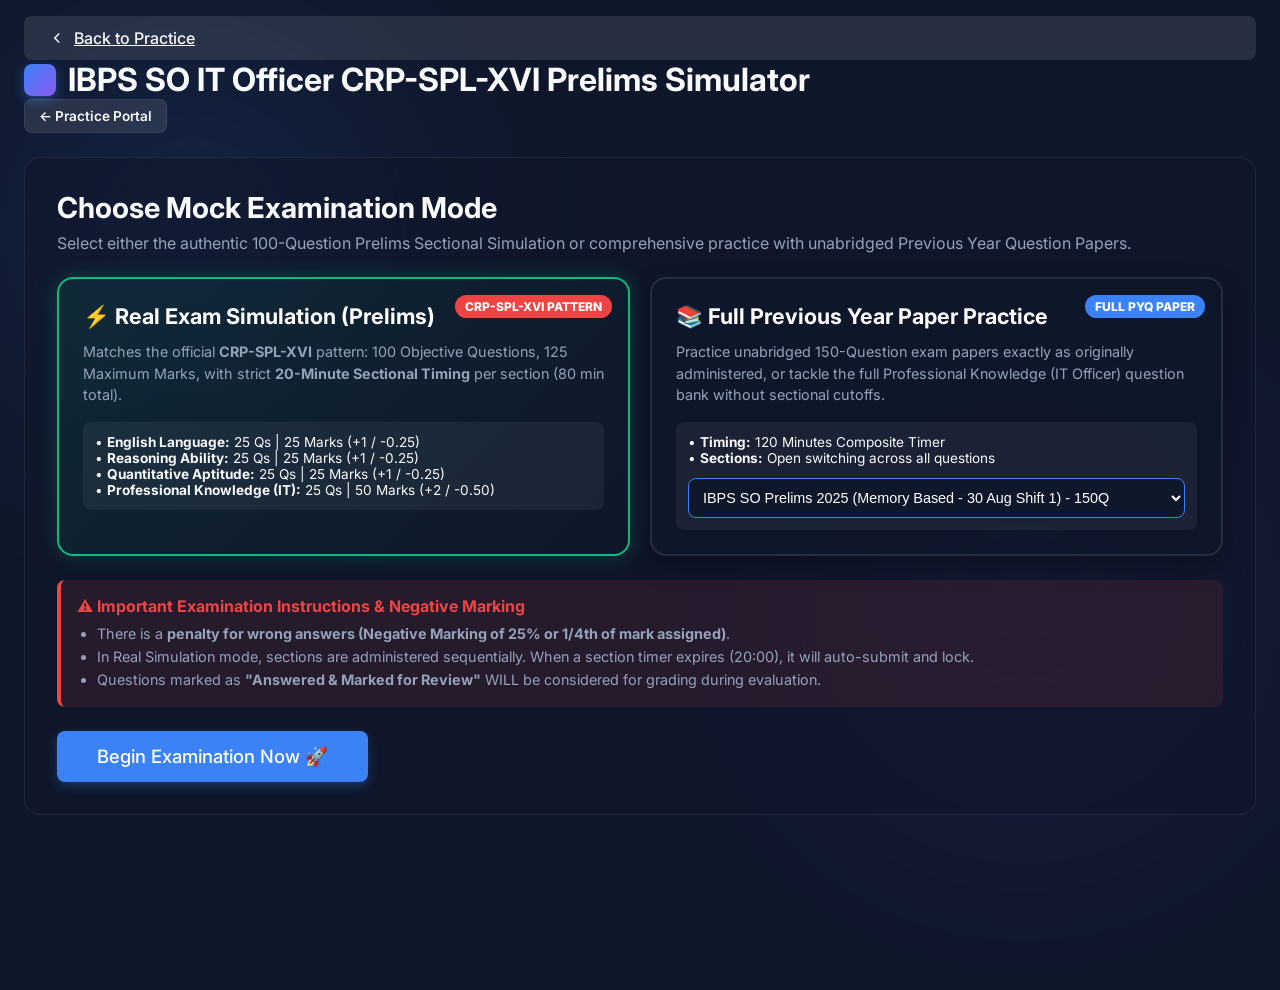
==== commit 4afac09a: "Fix simulator button color to blue, purge Adda247 logo images, assign genuine DI diagrams, and fix i" ====
--- a/ibps-exam.html
+++ b/ibps-exam.html
@@ -11,6 +11,10 @@
     <link rel="stylesheet" href="style.css">
     <link rel="stylesheet" href="exam.css">
     <style>
+        /* Global Hidden Override */
+        .hidden {
+            display: none !important;
+        }
         /* Special overrides for realistic IBPS SO simulator */
         .ibps-container {
             max-width: 1400px;
@@ -254,7 +258,7 @@
                 </div>
             </div>
             <div class="coding-header-right">
-                <a href="exam.html" class="btn-coding-link">Switch to TCS IPA Mock</a>
+                <a href="index.html" class="btn-coding-link">← Practice Portal</a>
             </div>
         </header>
 
--- a/style.css
+++ b/style.css
@@ -60,6 +60,11 @@
     overflow-x: hidden;
 }
 
+/* Global Hidden Utility */
+.hidden {
+    display: none !important;
+}
+
 /* Dynamic Background Blobs */
 .blob {
     position: absolute;
@@ -1213,18 +1218,18 @@
     font-size: 0.85rem;
     font-weight: 700;
     color: #fff;
-    background: linear-gradient(135deg, #f59e0b, #ef4444);
+    background: linear-gradient(135deg, #3b82f6, #1d4ed8);
     border: 1px solid rgba(255, 255, 255, 0.2);
     border-radius: var(--border-radius-sm);
     text-decoration: none;
-    box-shadow: 0 4px 15px rgba(239, 68, 68, 0.3);
+    box-shadow: 0 4px 15px rgba(59, 130, 246, 0.35);
     transition: all var(--transition-normal);
     animation: pulse-border 2s infinite;
 }
 .btn-exam-link:hover {
     transform: translateY(-1px);
-    box-shadow: 0 6px 20px rgba(239, 68, 68, 0.5);
-    background: linear-gradient(135deg, #fbbf24, #f87171);
+    box-shadow: 0 6px 20px rgba(59, 130, 246, 0.55);
+    background: linear-gradient(135deg, #60a5fa, #2563eb);
 }
 
 @keyframes pulse-border {
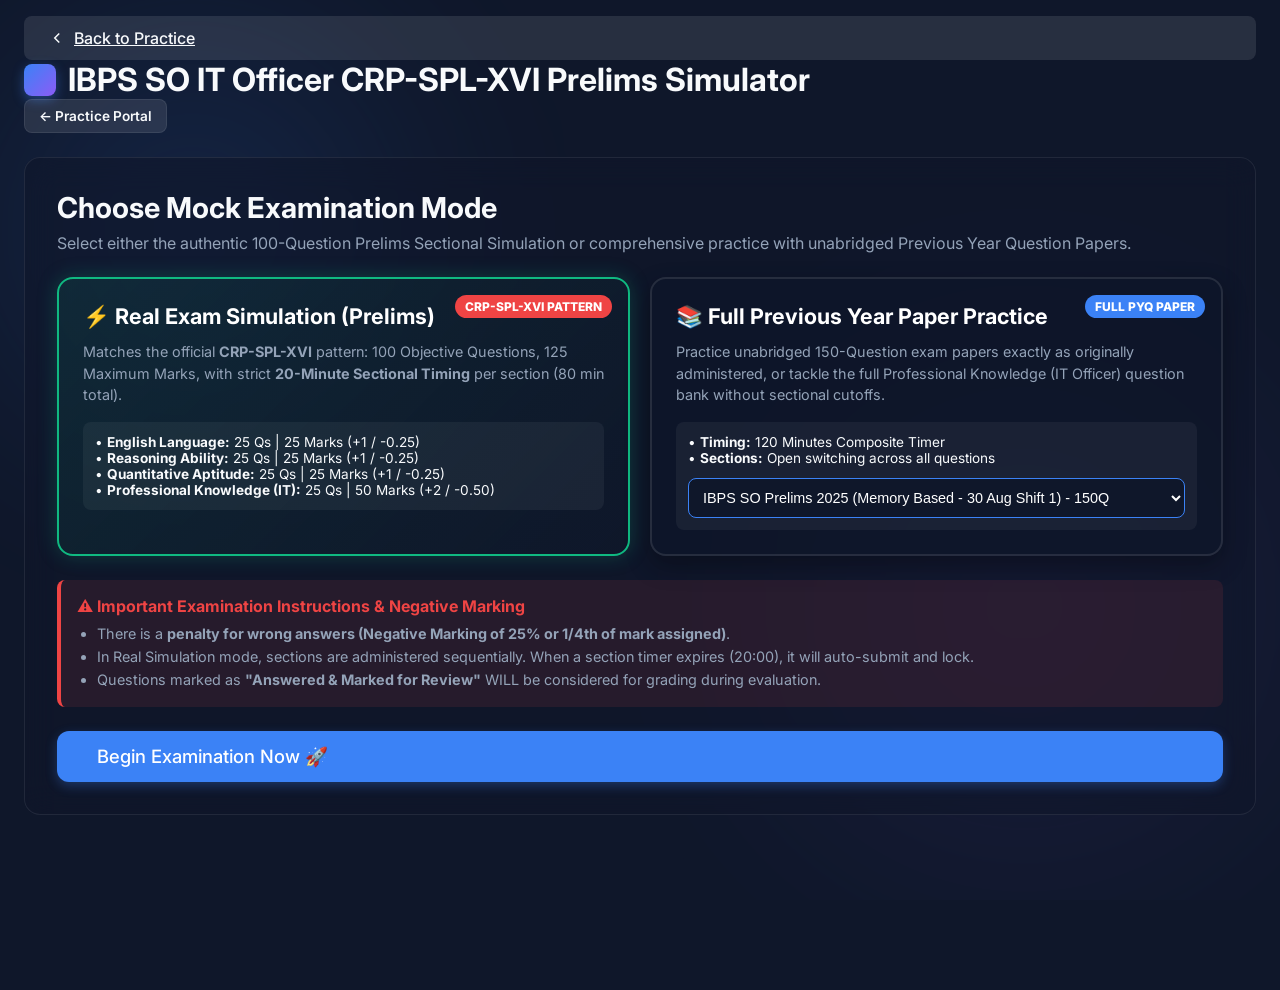
==== commit 719c4b13: "Fix question data errors, mobile UI jank and taps, and default auto-advance off" ====
--- a/ibps-exam.html
+++ b/ibps-exam.html
@@ -21,6 +21,7 @@
             margin: 0 auto;
             padding: 16px 24px;
             min-height: 100vh;
+            min-height: 100dvh;
             display: flex;
             flex-direction: column;
         }
@@ -42,7 +43,6 @@
             box-shadow: 0 10px 25px rgba(0,0,0,0.3);
         }
         .mode-card:hover {
-            transform: translateY(-5px);
             border-color: var(--accent-primary, #3b82f6);
             box-shadow: 0 15px 30px rgba(59, 130, 246, 0.2);
         }
@@ -105,6 +105,7 @@
             display: flex;
             flex-direction: column;
             max-height: calc(100vh - 140px);
+            max-height: calc(100dvh - 140px);
             overflow-y: auto;
         }
         .section-tabs-bar {
@@ -162,9 +163,8 @@
             position: relative;
             background: #334155;
             color: #fff;
-            transition: transform 0.15s;
-        }
-        .pal-btn:hover { transform: scale(1.08); }
+            touch-action: manipulation;
+        }
         .pal-btn.current { border: 2px solid #38bdf8; box-shadow: 0 0 8px #38bdf8; }
         .pal-btn.answered { background: #10b981; color: #fff; border-color: #059669; }
         .pal-btn.unanswered { background: #ef4444; color: #fff; border-color: #dc2626; }
--- a/style.css
+++ b/style.css
@@ -48,16 +48,22 @@
     box-sizing: border-box;
 }
 
+html {
+    overflow-x: hidden;
+}
+
 body {
     font-family: 'Inter', sans-serif;
     background-color: var(--bg-base);
     color: var(--text-primary);
     min-height: 100vh;
+    min-height: 100dvh;
     display: flex;
     justify-content: center;
-    align-items: center;
     position: relative;
     overflow-x: hidden;
+    overscroll-behavior: none;
+    -webkit-tap-highlight-color: transparent;
 }
 
 /* Global Hidden Utility */
@@ -100,7 +106,7 @@
 .app-container {
     width: 100%;
     max-width: 800px;
-    margin: 20px;
+    margin: auto 20px;
     background: var(--bg-surface);
     backdrop-filter: blur(16px);
     -webkit-backdrop-filter: blur(16px);
@@ -232,7 +238,6 @@
 
 .btn-jump:hover {
     background: var(--accent-primary-hover);
-    transform: translateY(-1px);
 }
 
 .btn-jump:active {
@@ -304,12 +309,27 @@
 
 .option-btn:hover:not(:disabled) {
     background: var(--btn-bg-hover);
-    transform: translateY(-2px);
-    box-shadow: 0 4px 12px rgba(0, 0, 0, 0.2);
 }
 
 .option-btn:active:not(:disabled) {
     transform: translateY(0);
+}
+
+.option-btn {
+    touch-action: manipulation;
+}
+
+/* Desktop-only hover lift (on touch devices sticky-hover would shift
+   the option under the finger and cause mis-taps). */
+@media (hover: hover) and (pointer: fine) {
+    .option-btn:hover:not(:disabled) {
+        transform: translateY(-2px);
+        box-shadow: 0 4px 12px rgba(0, 0, 0, 0.2);
+    }
+    .option-btn:hover:not(:disabled) .option-letter {
+        background: var(--accent-primary);
+        color: white;
+    }
 }
 
 .option-letter {
@@ -323,11 +343,6 @@
     font-weight: 600;
     color: var(--text-secondary);
     transition: all var(--transition-normal);
-}
-
-.option-btn:hover:not(:disabled) .option-letter {
-    background: var(--accent-primary);
-    color: white;
 }
 
 /* Correct / Incorrect States */
@@ -454,7 +469,6 @@
 
 .btn-primary:hover:not(:disabled) {
     background: var(--accent-primary-hover);
-    transform: translateY(-2px);
     box-shadow: 0 6px 16px rgba(59, 130, 246, 0.4);
 }
 
@@ -479,9 +493,25 @@
 
 /* Responsive */
 @media (max-width: 600px) {
-    .app-container { margin: 0; border-radius: 0; min-height: 100vh; border: none; }
+    .app-container { margin: 0; border-radius: 0; min-height: 100vh; min-height: 100dvh; border: none; }
     .app-header, .quiz-container, .app-footer { padding: 20px; }
     #question-text { font-size: 1.25rem; }
+    .option-btn { padding: 14px 16px; font-size: 1rem; }
+    .app-header { padding: 16px 20px; }
+    .app-footer { padding: 16px 20px; }
+    .btn { padding: 12px 18px; }
+
+    /* Disable expensive backdrop blur & blob animation that cause
+       janky/creeping scroll repaint on mobile browsers. */
+    .app-container, .intro-card, .report-card, .modal-content, .modal-overlay {
+        backdrop-filter: none;
+        -webkit-backdrop-filter: none;
+    }
+    .blob {
+        animation: none;
+        filter: none;
+        opacity: 0.35;
+    }
 }
 
 /* Code Block and Inline Code Styling */
@@ -679,8 +709,9 @@
     position: fixed;
     top: 0;
     left: 0;
-    width: 100vw;
+    width: 100%;
     height: 100vh;
+    height: 100dvh;
     z-index: 1000;
     display: flex;
     align-items: center;
@@ -714,7 +745,9 @@
     border-radius: var(--border-radius-lg);
     box-shadow: var(--glass-shadow);
     width: 90%;
-    max-width: 400px;
+    max-width: 420px;
+    max-height: 85vh;
+    max-height: 85dvh;
     backdrop-filter: blur(20px);
     -webkit-backdrop-filter: blur(20px);
     display: flex;
@@ -763,6 +796,9 @@
 
 .modal-body {
     padding: 24px;
+    overflow-y: auto;
+    max-height: calc(85vh - 70px);
+    max-height: calc(85dvh - 70px);
 }
 
 .settings-group {
@@ -805,7 +841,6 @@
 
 .theme-option:hover {
     background: var(--btn-bg-hover);
-    transform: translateX(4px);
 }
 
 .theme-option.active {
@@ -1227,7 +1262,6 @@
     animation: pulse-border 2s infinite;
 }
 .btn-exam-link:hover {
-    transform: translateY(-1px);
     box-shadow: 0 6px 20px rgba(59, 130, 246, 0.55);
     background: linear-gradient(135deg, #60a5fa, #2563eb);
 }
@@ -1279,11 +1313,15 @@
     max-width: 100%;
     max-height: 400px;
     border-radius: 4px;
-    transition: transform 0.3s ease;
     cursor: pointer;
 }
-.di-diagram-image:hover {
-    transform: scale(1.03);
+
+/* Desktop-only hover zoom (on touch it shifts the image under the finger). */
+@media (hover: hover) and (pointer: fine) {
+    .di-diagram-image:hover {
+        transform: scale(1.03);
+        transition: transform 0.3s ease;
+    }
 }
 
 /* IBPS Category styling tags */
--- a/exam.css
+++ b/exam.css
@@ -0,0 +1,314 @@
+/* ============ TCS IPA Full Exam Simulation ============ */
+/* Loaded after style.css and coding.css. */
+
+/* ---------- Intro ---------- */
+.intro-card {
+    margin-top: 20px;
+    padding: 28px 32px;
+    background: var(--bg-surface);
+    border: 1px solid var(--glass-border);
+    border-radius: var(--border-radius-lg);
+    backdrop-filter: blur(16px);
+    -webkit-backdrop-filter: blur(16px);
+}
+
+.intro-card h2 { font-size: 1.15rem; margin-bottom: 16px; }
+
+.pattern-table {
+    width: 100%;
+    border-collapse: collapse;
+    font-size: 0.9rem;
+    margin-bottom: 20px;
+}
+.pattern-table th, .pattern-table td {
+    text-align: left;
+    padding: 8px 12px;
+    border-bottom: 1px solid var(--glass-border);
+}
+.pattern-table th {
+    color: var(--accent-primary);
+    font-size: 0.8rem;
+    text-transform: uppercase;
+    letter-spacing: 0.05em;
+    padding-top: 16px;
+}
+.pattern-table td:nth-child(2), .pattern-table td:nth-child(3),
+.pattern-table th:nth-child(2), .pattern-table th:nth-child(3) {
+    text-align: center;
+    width: 90px;
+}
+.pattern-table .row-strong td { font-weight: 700; color: var(--text-primary); }
+
+.exam-rules {
+    margin: 0 0 22px 18px;
+    font-size: 0.9rem;
+    line-height: 1.9;
+    color: var(--text-secondary);
+}
+.exam-rules strong { color: var(--text-primary); }
+
+.track-choice {
+    display: flex;
+    align-items: center;
+    gap: 18px;
+    margin-bottom: 22px;
+    font-size: 0.95rem;
+}
+.track-label { font-weight: 600; }
+.track-option {
+    display: flex;
+    align-items: center;
+    gap: 7px;
+    cursor: pointer;
+    padding: 8px 16px;
+    border: 1px solid var(--glass-border);
+    border-radius: var(--border-radius-sm);
+    background: var(--btn-bg);
+    transition: border-color var(--transition-fast);
+}
+.track-option:hover { border-color: var(--accent-primary); }
+.track-option input { accent-color: var(--accent-primary); }
+
+.btn-start {
+    width: 100%;
+    padding: 14px;
+    font-size: 1.05rem;
+    border-radius: var(--border-radius-md);
+}
+
+.section-label {
+    font-weight: 700;
+    font-size: 0.9rem;
+    padding: 5px 12px;
+    border-radius: var(--border-radius-sm);
+    background: var(--accent-primary);
+    color: #fff;
+    white-space: nowrap;
+}
+
+/* ---------- MCQ section ---------- */
+.mcq-main {
+    flex: 1 1 auto;
+    display: flex;
+    min-height: 0;
+}
+
+.mcq-question-pane {
+    flex: 1 1 auto;
+    min-width: 0;
+    overflow-y: auto;
+    padding: 28px 34px 48px;
+}
+
+.mcq-question-text {
+    font-size: 1.15rem;
+    font-weight: 600;
+    line-height: 1.6;
+    margin: 14px 0 22px;
+    white-space: pre-wrap;
+}
+
+.mcq-options {
+    display: flex;
+    flex-direction: column;
+    gap: 10px;
+    max-width: 720px;
+}
+
+.mcq-option {
+    display: flex;
+    align-items: flex-start;
+    gap: 12px;
+    text-align: left;
+    padding: 13px 16px;
+    font-size: 0.95rem;
+    line-height: 1.5;
+    font-family: inherit;
+    color: var(--text-primary);
+    background: var(--btn-bg);
+    border: 1px solid var(--glass-border);
+    border-radius: var(--border-radius-md);
+    cursor: pointer;
+    touch-action: manipulation;
+    transition: border-color var(--transition-fast), background var(--transition-fast);
+}
+.mcq-option:hover { border-color: var(--accent-primary); background: var(--btn-bg-hover); }
+.mcq-option.selected {
+    border-color: var(--accent-primary);
+    background: rgba(59, 130, 246, 0.15);
+}
+.mcq-option .opt-letter {
+    flex: 0 0 auto;
+    width: 26px; height: 26px;
+    display: flex; align-items: center; justify-content: center;
+    font-size: 0.8rem; font-weight: 700;
+    border-radius: 50%;
+    background: var(--letter-bg);
+}
+.mcq-option.selected .opt-letter { background: var(--accent-primary); color: #fff; }
+
+.mcq-nav {
+    display: flex;
+    gap: 12px;
+    margin-top: 28px;
+}
+.mcq-nav .btn { padding: 10px 22px; border-radius: var(--border-radius-sm); font-size: 0.9rem; }
+
+/* Palette */
+.mcq-palette-pane {
+    flex: 0 0 300px;
+    overflow-y: auto;
+    padding: 24px 20px;
+    border-left: 1px solid var(--glass-border);
+    background: var(--footer-bg);
+}
+.mcq-palette-pane h3 {
+    font-size: 0.85rem;
+    text-transform: uppercase;
+    letter-spacing: 0.06em;
+    color: var(--text-secondary);
+    margin-bottom: 14px;
+}
+
+.mcq-palette {
+    display: grid;
+    grid-template-columns: repeat(5, 1fr);
+    gap: 8px;
+}
+.pal-btn {
+    aspect-ratio: 1;
+    display: flex; align-items: center; justify-content: center;
+    font-size: 0.82rem; font-weight: 600;
+    font-family: inherit;
+    color: var(--text-secondary);
+    background: var(--btn-bg);
+    border: 1px solid var(--glass-border);
+    border-radius: var(--border-radius-sm);
+    cursor: pointer;
+    transition: all var(--transition-fast);
+}
+.pal-btn:hover { border-color: var(--accent-primary); }
+.pal-btn.answered {
+    background: var(--success-bg);
+    border-color: var(--success-border);
+    color: var(--success-base);
+}
+.pal-btn.current {
+    border-color: var(--accent-primary);
+    color: #fff;
+    background: var(--accent-primary);
+}
+
+.palette-legend {
+    display: flex;
+    flex-wrap: wrap;
+    gap: 10px 16px;
+    margin-top: 16px;
+    font-size: 0.75rem;
+    color: var(--text-secondary);
+}
+.palette-legend .leg {
+    display: inline-block;
+    width: 10px; height: 10px;
+    border-radius: 3px;
+    margin-right: 5px;
+}
+.leg-answered { background: var(--success-base); }
+.leg-current { background: var(--accent-primary); }
+.leg-blank { background: var(--letter-bg); }
+
+.answered-count {
+    margin-top: 16px;
+    font-size: 0.85rem;
+    font-weight: 600;
+    color: var(--text-secondary);
+}
+
+/* ---------- Report ---------- */
+.report-card {
+    margin-top: 20px;
+    padding: 26px 30px;
+    background: var(--bg-surface);
+    border: 1px solid var(--glass-border);
+    border-radius: var(--border-radius-lg);
+    backdrop-filter: blur(16px);
+    -webkit-backdrop-filter: blur(16px);
+}
+.report-card h2 { font-size: 1.05rem; margin-bottom: 14px; }
+
+.report-total {
+    text-align: center;
+    padding: 26px;
+}
+.report-total .rt-score { font-size: 2.6rem; font-weight: 700; }
+.report-total .rt-pct { font-size: 1.1rem; color: var(--text-secondary); margin-top: 4px; }
+.report-total .rt-badge {
+    display: inline-block;
+    margin-top: 14px;
+    padding: 7px 18px;
+    border-radius: 999px;
+    font-weight: 700;
+    font-size: 0.9rem;
+}
+.rt-badge.pass { color: var(--success-base); background: var(--success-bg); border: 1px solid var(--success-border); }
+.rt-badge.fail { color: #f59e0b; background: rgba(245,158,11,0.15); border: 1px solid rgba(245,158,11,0.4); }
+
+.report-table {
+    width: 100%;
+    border-collapse: collapse;
+    font-size: 0.9rem;
+}
+.report-table th, .report-table td {
+    text-align: left;
+    padding: 9px 12px;
+    border-bottom: 1px solid var(--glass-border);
+}
+.report-table th { color: var(--text-secondary); font-size: 0.78rem; text-transform: uppercase; letter-spacing: 0.05em; }
+.report-table td:last-child, .report-table th:last-child { text-align: right; }
+.report-table .row-strong td { font-weight: 700; }
+
+.report-review summary {
+    cursor: pointer;
+    font-weight: 600;
+    font-size: 0.95rem;
+    padding: 6px 0;
+}
+.review-item {
+    padding: 14px 16px;
+    margin-top: 12px;
+    border: 1px solid var(--glass-border);
+    border-radius: var(--border-radius-md);
+    background: var(--btn-bg);
+    font-size: 0.9rem;
+    line-height: 1.6;
+}
+.review-item .rv-q { font-weight: 600; margin-bottom: 8px; white-space: pre-wrap; }
+.review-item .rv-yours { color: var(--danger-base); }
+.review-item .rv-correct { color: var(--success-base); }
+.review-item .rv-cat {
+    display: inline-block;
+    font-size: 0.72rem;
+    font-weight: 600;
+    padding: 2px 9px;
+    border-radius: 999px;
+    background: var(--letter-bg);
+    color: var(--text-secondary);
+    margin-bottom: 8px;
+}
+
+/* ---------- Responsive ---------- */
+@media (max-width: 900px) {
+    .mcq-main { flex-direction: column; overflow-y: auto; }
+    .mcq-palette-pane {
+        flex: 0 0 auto;
+        border-left: none;
+        border-top: 1px solid var(--glass-border);
+    }
+    .mcq-palette { grid-template-columns: repeat(10, 1fr); }
+
+    /* Avoid janky scroll repaint from heavy backdrop blur on mobile. */
+    .intro-card, .report-card {
+        backdrop-filter: none;
+        -webkit-backdrop-filter: none;
+    }
+}
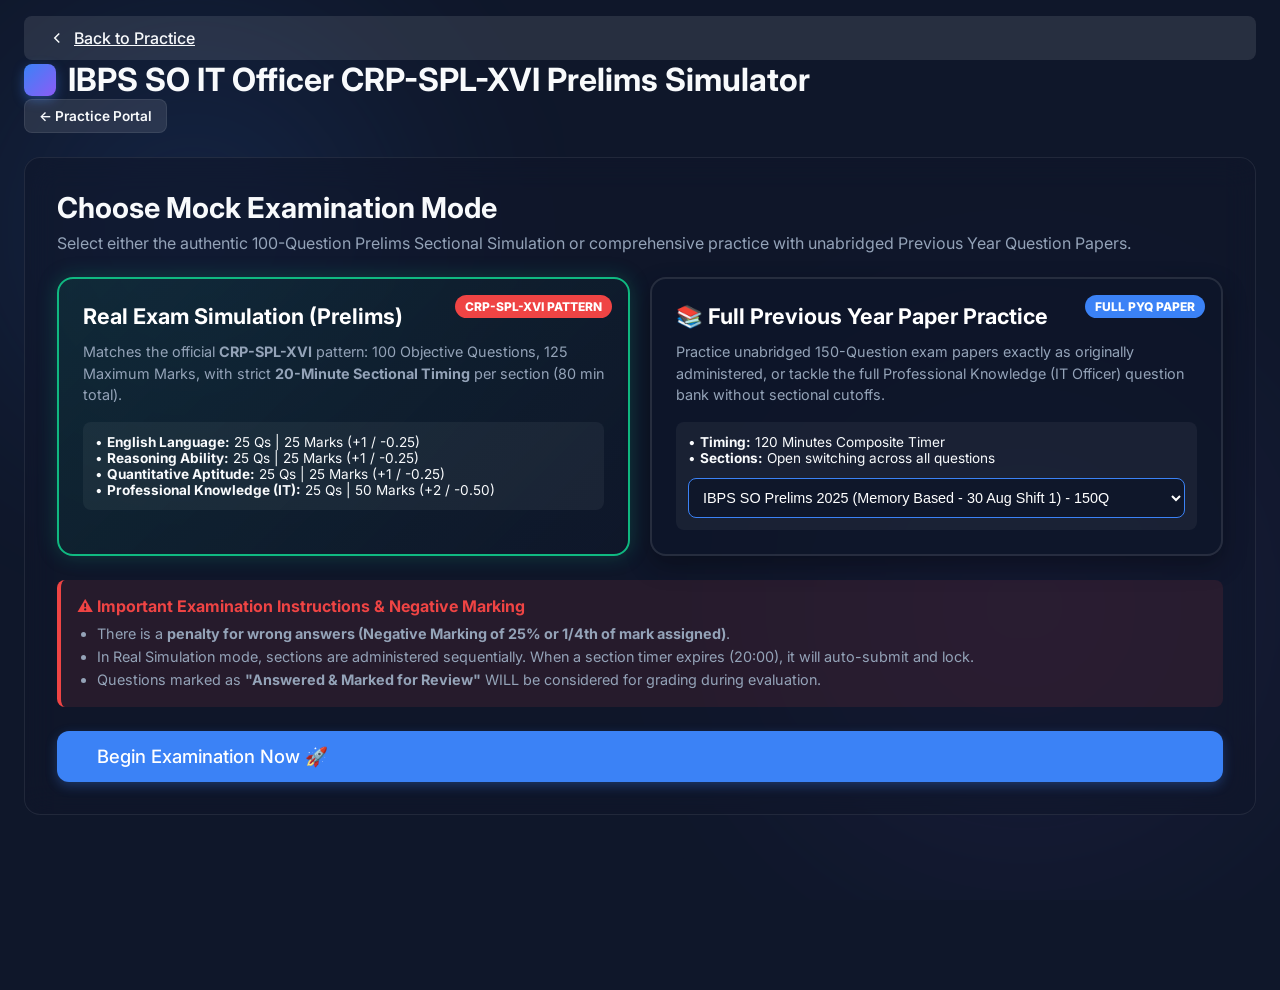
==== commit c1075add: "Fix stuck page scroll on exam simulator and remove spark emoji from Real Exam Simulator" ====
--- a/ibps-exam.html
+++ b/ibps-exam.html
@@ -269,7 +269,7 @@
             <div class="mode-selector-grid">
                 <div class="mode-card selected" id="card-mode-sim" data-mode="simulation">
                     <span class="mode-badge badge-real">CRP-SPL-XVI Pattern</span>
-                    <div class="mode-title">⚡ Real Exam Simulation (Prelims)</div>
+                    <div class="mode-title">Real Exam Simulation (Prelims)</div>
                     <div class="mode-desc">
                         Matches the official <strong>CRP-SPL-XVI</strong> pattern: 100 Objective Questions, 125 Maximum Marks, with strict <strong>20-Minute Sectional Timing</strong> per section (80 min total).
                     </div>
--- a/style.css
+++ b/style.css
@@ -50,6 +50,7 @@
 
 html {
     overflow-x: hidden;
+    overscroll-behavior: none;
 }
 
 body {
@@ -62,7 +63,6 @@
     justify-content: center;
     position: relative;
     overflow-x: hidden;
-    overscroll-behavior: none;
     -webkit-tap-highlight-color: transparent;
 }
 
